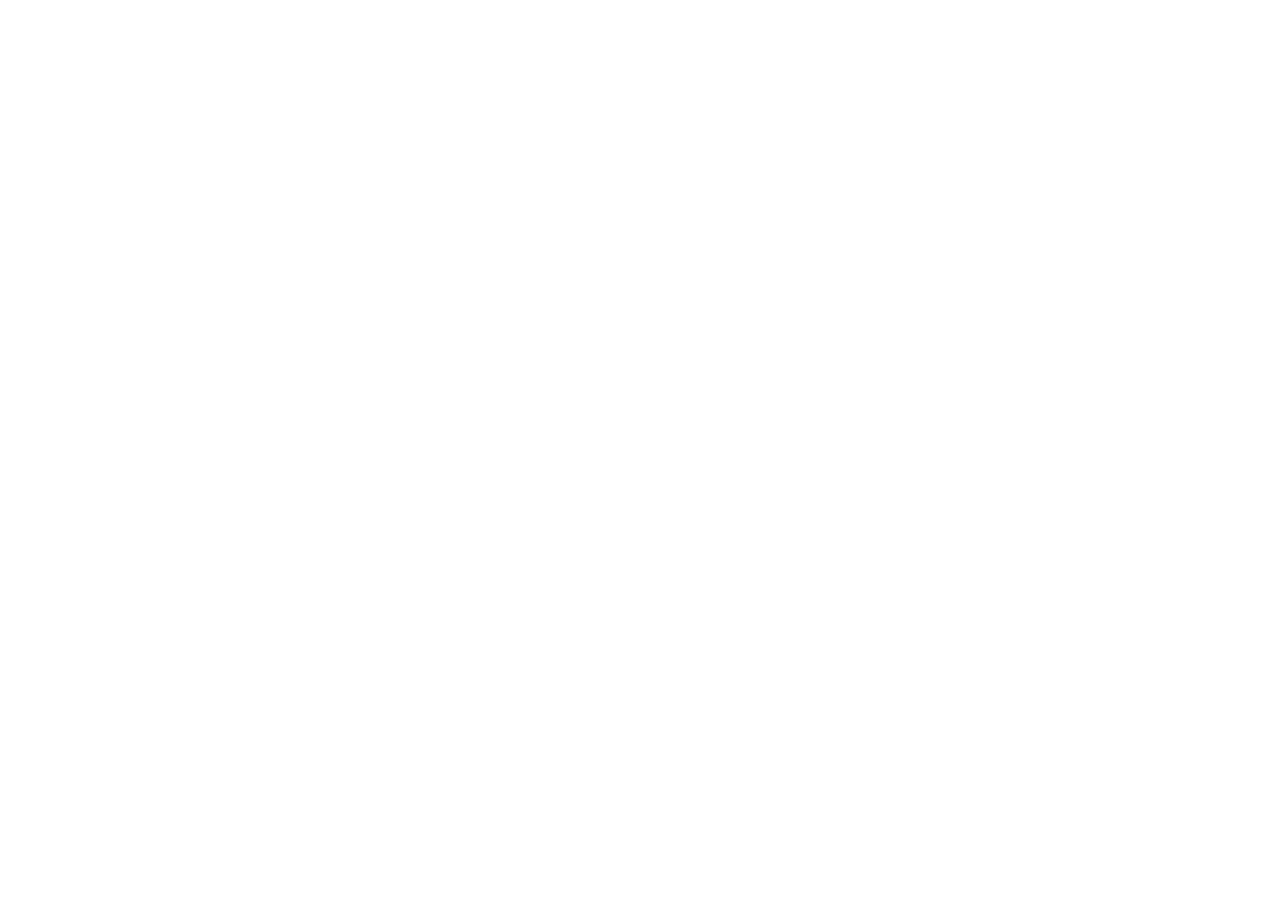
==== course_practice.html @ 8c50b48a "aa" ====
<!DOCTYPE html>  
<html lang="en">  
<head>  
    <meta charset="UTF-8">  
    <meta name="viewport" content="width=device-width, initial-scale=1.0">  
    <title>课程实践</title>  
    <link rel="stylesheet" href="styles.css">  
</head>  
<body>
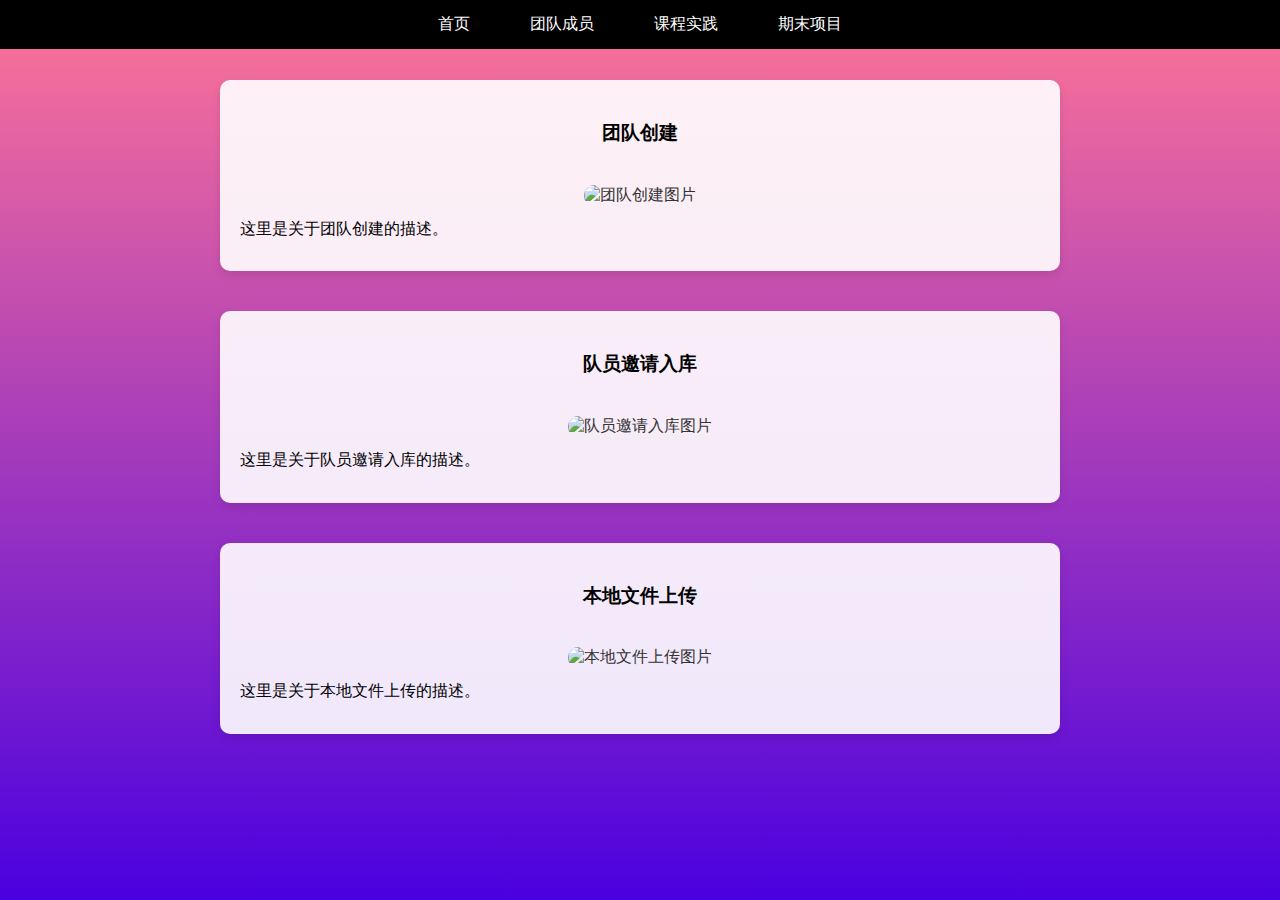
==== commit 7acf41df: "Update course_practice.html" ====
--- a/course_practice.html
+++ b/course_practice.html
@@ -1,9 +1,107 @@
-<!DOCTYPE html>  
-<html lang="en">  
-<head>  
-    <meta charset="UTF-8">  
-    <meta name="viewport" content="width=device-width, initial-scale=1.0">  
-    <title>课程实践</title>  
-    <link rel="stylesheet" href="styles.css">  
-</head>  
-<body>+<!DOCTYPE html>
+<html lang="zh">
+<head>
+<meta charset="UTF-8">
+<meta name="viewport" content="width=device-width, initial-scale=1.0">
+<title>课程实践 - BSST团队网站</title>
+<style>
+    body, html {
+        height: 100%;
+        margin: 0;
+        font-family: 'Arial', sans-serif;
+        background: linear-gradient(to bottom, #ff7597, #4a00e0);
+        color: #333;
+        text-align: center;
+    }
+
+    .navbar {
+        position: fixed;
+        top: 0;
+        width: 100%;
+        display: flex;
+        justify-content: center;
+        align-items: center;
+        background-color: #000;
+        z-index: 1000;
+    }
+
+    .navbar a {
+        display: block;
+        color: #fff;
+        text-align: center;
+        padding: 14px 30px;
+        text-decoration: none;
+        transition: background 0.3s, color 0.3s;
+    }
+
+    .navbar a:hover {
+        background-color: #555;
+    }
+
+    .content {
+        padding-top: 60px; /* Make space for the fixed navbar */
+    }
+
+    .section {
+        background-color: rgba(255, 255, 255, 0.9);
+        margin: 20px auto;
+        padding: 20px;
+        border-radius: 10px;
+        max-width: 800px;
+        box-shadow: 0 4px 8px rgba(0, 0, 0, 0.1);
+        margin-bottom: 40px; /* Space between sections */
+    }
+
+    .section img {
+        width: 100%;
+        max-width: 400px;
+        border-radius: 10px;
+        margin-top: 20px;
+    }
+
+    .section h3 {
+        margin-top: 20px;
+        color: #000;
+    }
+
+    .section p {
+        color: #000;
+        text-align: left;
+        line-height: 1.6;
+        margin: 10px 0;
+    }
+</style>
+</head>
+<body>
+
+<div class="navbar">
+  <a href="index.html">首页</a>
+  <a href="team.html">团队成员</a>
+  <a href="coursePractice.html">课程实践</a>
+  <a href="finalProject.html">期末项目</a>
+</div>
+
+<div class="content">
+    <div class="section">
+        <h3>团队创建</h3>
+        <img src="path-to-your-image.jpg" alt="团队创建图片">
+        <p>这里是关于团队创建的描述。</p>
+    </div>
+
+    <div class="section">
+        <h3>队员邀请入库</h3>
+        <img src="path-to-your-image.jpg" alt="队员邀请入库图片">
+        <p>这里是关于队员邀请入库的描述。</p>
+    </div>
+
+    <!-- 重复上面的结构来添加其他条目 -->
+
+    <div class="section">
+        <h3>本地文件上传</h3>
+        <img src="path-to-your-image.jpg" alt="本地文件上传图片">
+        <p>这里是关于本地文件上传的描述。</p>
+    </div>
+</div>
+
+</body>
+</html>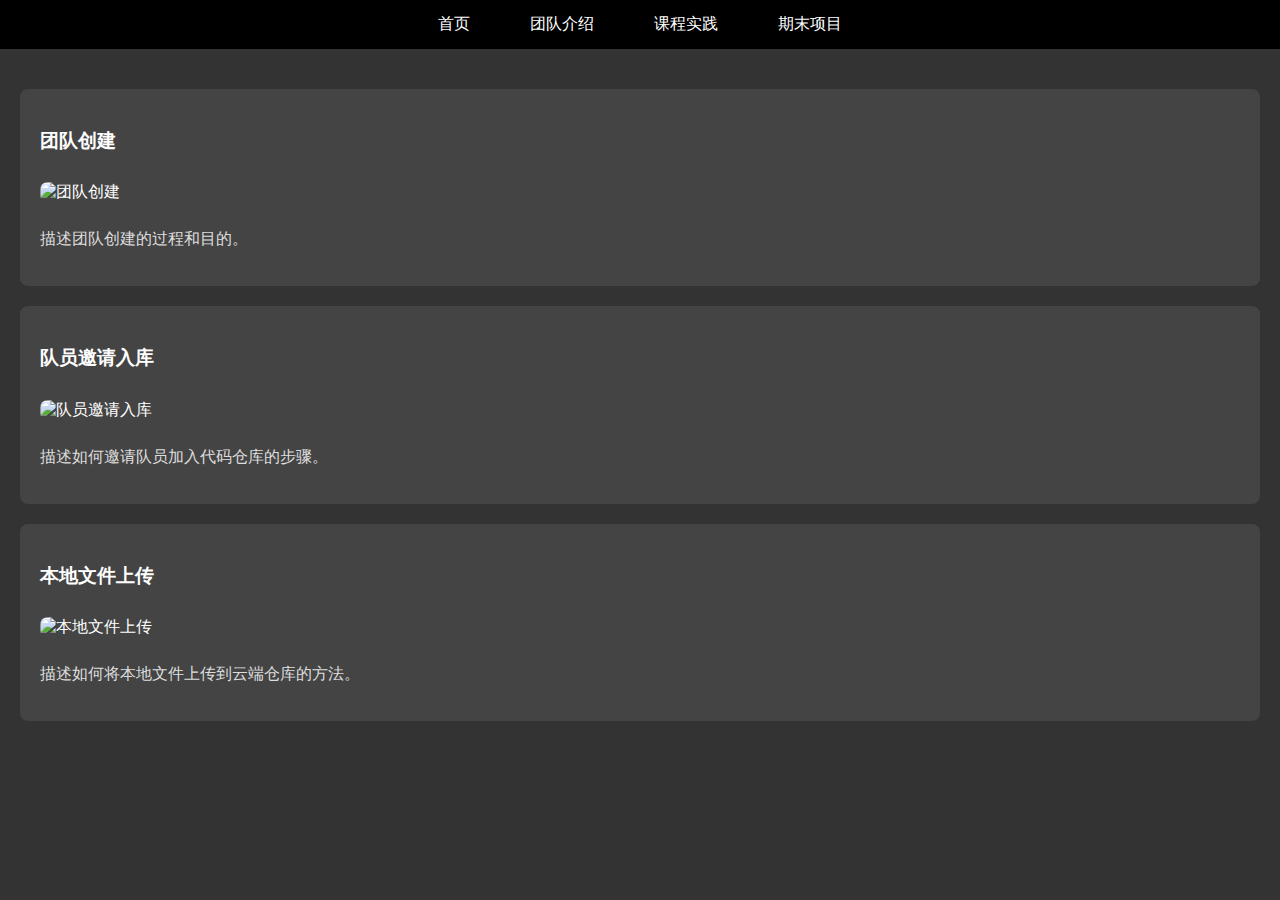
==== commit f2761d44: "Update course_practice.html" ====
--- a/course_practice.html
+++ b/course_practice.html
@@ -5,24 +5,19 @@
 <meta name="viewport" content="width=device-width, initial-scale=1.0">
 <title>课程实践 - BSST团队网站</title>
 <style>
-    body, html {
-        height: 100%;
+    body {
         margin: 0;
         font-family: 'Arial', sans-serif;
-        background: linear-gradient(to bottom, #ff7597, #4a00e0);
-        color: #333;
-        text-align: center;
+        background-color: #333;
+        color: #fff;
     }
 
     .navbar {
-        position: fixed;
-        top: 0;
-        width: 100%;
         display: flex;
         justify-content: center;
         align-items: center;
         background-color: #000;
-        z-index: 1000;
+        overflow: hidden;
     }
 
     .navbar a {
@@ -39,36 +34,30 @@
     }
 
     .content {
-        padding-top: 60px; /* Make space for the fixed navbar */
+        padding: 20px;
     }
 
     .section {
-        background-color: rgba(255, 255, 255, 0.9);
-        margin: 20px auto;
+        background-color: #444;
+        margin: 20px 0;
         padding: 20px;
-        border-radius: 10px;
-        max-width: 800px;
-        box-shadow: 0 4px 8px rgba(0, 0, 0, 0.1);
-        margin-bottom: 40px; /* Space between sections */
+        border-radius: 8px;
     }
 
     .section img {
         width: 100%;
-        max-width: 400px;
-        border-radius: 10px;
-        margin-top: 20px;
+        max-width: 600px;
+        height: auto;
+        margin: 10px 0;
+        border-radius: 8px;
     }
 
     .section h3 {
-        margin-top: 20px;
-        color: #000;
+        color: #fff;
     }
 
     .section p {
-        color: #000;
-        text-align: left;
-        line-height: 1.6;
-        margin: 10px 0;
+        color: #ddd;
     }
 </style>
 </head>
@@ -76,30 +65,32 @@
 
 <div class="navbar">
   <a href="index.html">首页</a>
-  <a href="team.html">团队成员</a>
-  <a href="coursePractice.html">课程实践</a>
+  <a href="teamIntro.html">团队介绍</a>
+  <a href="course_practice.html">课程实践</a>
   <a href="finalProject.html">期末项目</a>
 </div>
 
 <div class="content">
     <div class="section">
         <h3>团队创建</h3>
-        <img src="path-to-your-image.jpg" alt="团队创建图片">
-        <p>这里是关于团队创建的描述。</p>
+        <img src="path-to-team-creation-image.jpg" alt="团队创建">
+        <p>描述团队创建的过程和目的。</p>
     </div>
+
+    <!-- 重复上面的结构来添加其他条目，以下是示例 -->
 
     <div class="section">
         <h3>队员邀请入库</h3>
-        <img src="path-to-your-image.jpg" alt="队员邀请入库图片">
-        <p>这里是关于队员邀请入库的描述。</p>
+        <img src="path-to-invite-members-image.jpg" alt="队员邀请入库">
+        <p>描述如何邀请队员加入代码仓库的步骤。</p>
     </div>
 
-    <!-- 重复上面的结构来添加其他条目 -->
+    <!-- 确保添加所有七个条目 -->
 
     <div class="section">
         <h3>本地文件上传</h3>
-        <img src="path-to-your-image.jpg" alt="本地文件上传图片">
-        <p>这里是关于本地文件上传的描述。</p>
+        <img src="path-to-local-upload-image.jpg" alt="本地文件上传">
+        <p>描述如何将本地文件上传到云端仓库的方法。</p>
     </div>
 </div>
 
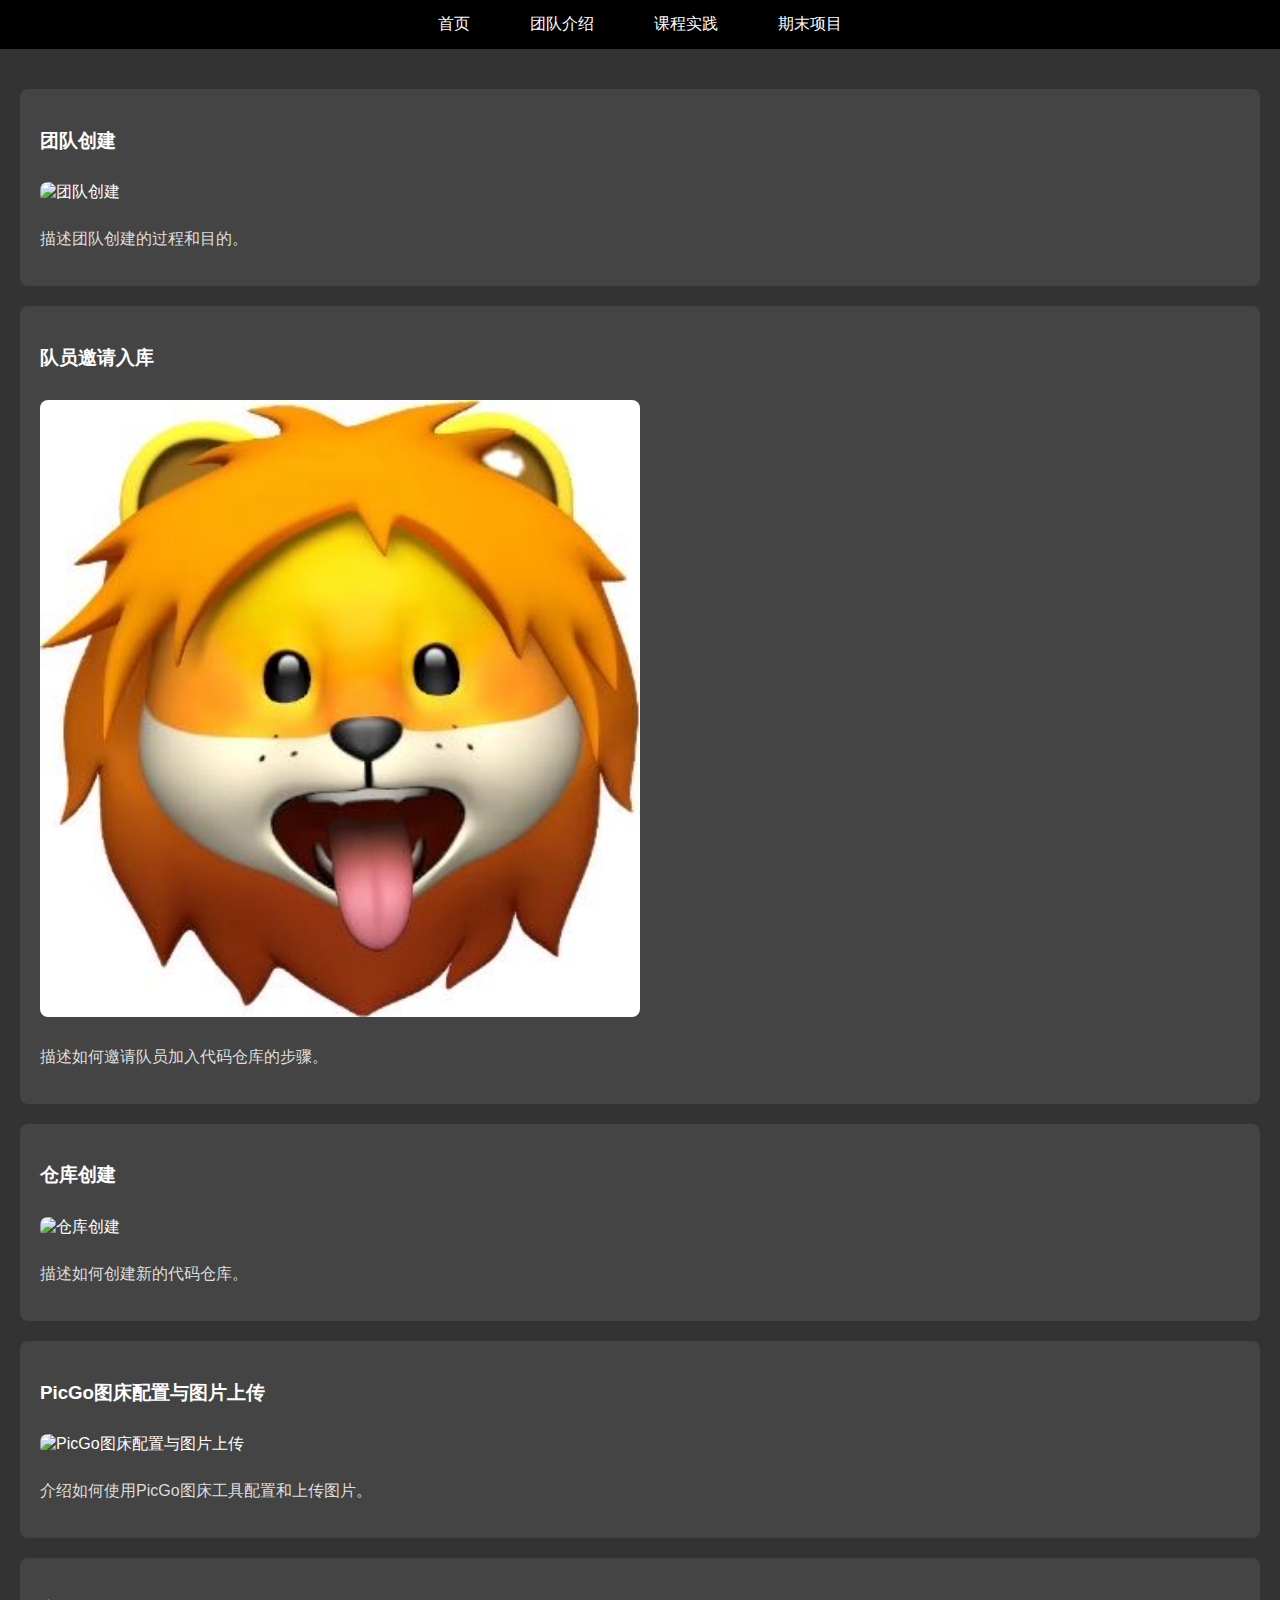
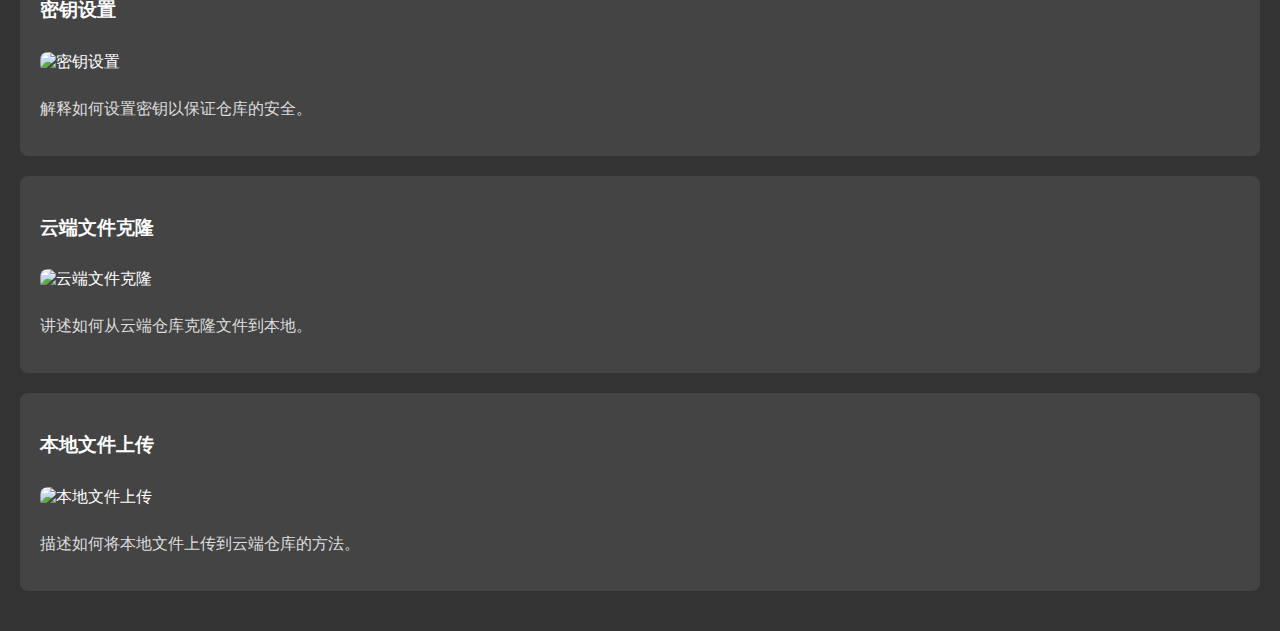
==== commit 0af3c27b: "Update course_practice.html" ====
--- a/course_practice.html
+++ b/course_practice.html
@@ -77,15 +77,35 @@
         <p>描述团队创建的过程和目的。</p>
     </div>
 
-    <!-- 重复上面的结构来添加其他条目，以下是示例 -->
-
     <div class="section">
         <h3>队员邀请入库</h3>
-        <img src="path-to-invite-members-image.jpg" alt="队员邀请入库">
+        <img src="image/10add63b19d640bcb11647bfcb07538.jpg" alt="队员邀请入库">
         <p>描述如何邀请队员加入代码仓库的步骤。</p>
     </div>
 
-    <!-- 确保添加所有七个条目 -->
+    <div class="section">
+        <h3>仓库创建</h3>
+        <img src="path-to-repo-creation-image.jpg" alt="仓库创建">
+        <p>描述如何创建新的代码仓库。</p>
+    </div>
+
+    <div class="section">
+        <h3>PicGo图床配置与图片上传</h3>
+        <img src="path-to-picgo-setup-image.jpg" alt="PicGo图床配置与图片上传">
+        <p>介绍如何使用PicGo图床工具配置和上传图片。</p>
+    </div>
+
+    <div class="section">
+        <h3>密钥设置</h3>
+        <img src="path-to-secret-key-setup-image.jpg" alt="密钥设置">
+        <p>解释如何设置密钥以保证仓库的安全。</p>
+    </div>
+
+    <div class="section">
+        <h3>云端文件克隆</h3>
+        <img src="path-to-cloud-clone-image.jpg" alt="云端文件克隆">
+        <p>讲述如何从云端仓库克隆文件到本地。</p>
+    </div>
 
     <div class="section">
         <h3>本地文件上传</h3>
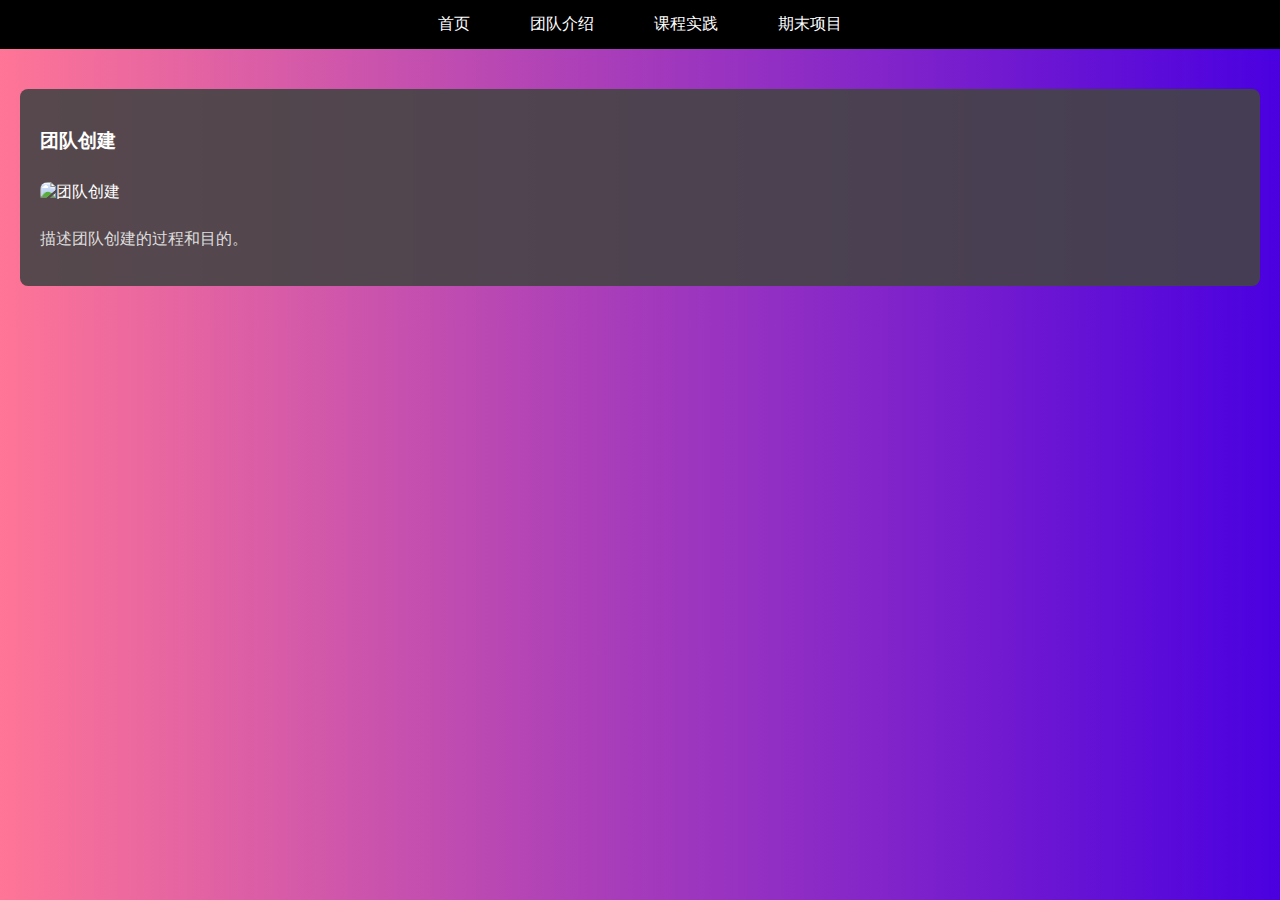
==== commit 7cd3a70a: "Update course_practice.html" ====
--- a/course_practice.html
+++ b/course_practice.html
@@ -8,7 +8,8 @@
     body {
         margin: 0;
         font-family: 'Arial', sans-serif;
-        background-color: #333;
+        /* 赛博朋克风格的背景颜色渐变 */
+        background: linear-gradient(to right, #ff7597, #4a00e0);
         color: #fff;
     }
 
@@ -38,15 +39,15 @@
     }
 
     .section {
-        background-color: #444;
+        background-color: rgba(68, 68, 68, 0.9); /* 为了更好地融入渐变背景 */
         margin: 20px 0;
         padding: 20px;
         border-radius: 8px;
     }
 
     .section img {
-        width: 100%;
-        max-width: 600px;
+        width: 50%; /* 缩小图片大小 */
+        max-width: 300px; /* 调整最大宽度 */
         height: auto;
         margin: 10px 0;
         border-radius: 8px;
@@ -71,47 +72,13 @@
 </div>
 
 <div class="content">
+    <!-- 课程实践的各个部分，示例 -->
     <div class="section">
         <h3>团队创建</h3>
         <img src="path-to-team-creation-image.jpg" alt="团队创建">
         <p>描述团队创建的过程和目的。</p>
     </div>
-
-    <div class="section">
-        <h3>队员邀请入库</h3>
-        <img src="image/10add63b19d640bcb11647bfcb07538.jpg" alt="队员邀请入库">
-        <p>描述如何邀请队员加入代码仓库的步骤。</p>
-    </div>
-
-    <div class="section">
-        <h3>仓库创建</h3>
-        <img src="path-to-repo-creation-image.jpg" alt="仓库创建">
-        <p>描述如何创建新的代码仓库。</p>
-    </div>
-
-    <div class="section">
-        <h3>PicGo图床配置与图片上传</h3>
-        <img src="path-to-picgo-setup-image.jpg" alt="PicGo图床配置与图片上传">
-        <p>介绍如何使用PicGo图床工具配置和上传图片。</p>
-    </div>
-
-    <div class="section">
-        <h3>密钥设置</h3>
-        <img src="path-to-secret-key-setup-image.jpg" alt="密钥设置">
-        <p>解释如何设置密钥以保证仓库的安全。</p>
-    </div>
-
-    <div class="section">
-        <h3>云端文件克隆</h3>
-        <img src="path-to-cloud-clone-image.jpg" alt="云端文件克隆">
-        <p>讲述如何从云端仓库克隆文件到本地。</p>
-    </div>
-
-    <div class="section">
-        <h3>本地文件上传</h3>
-        <img src="path-to-local-upload-image.jpg" alt="本地文件上传">
-        <p>描述如何将本地文件上传到云端仓库的方法。</p>
-    </div>
+    <!-- 请添加其他部分 -->
 </div>
 
 </body>
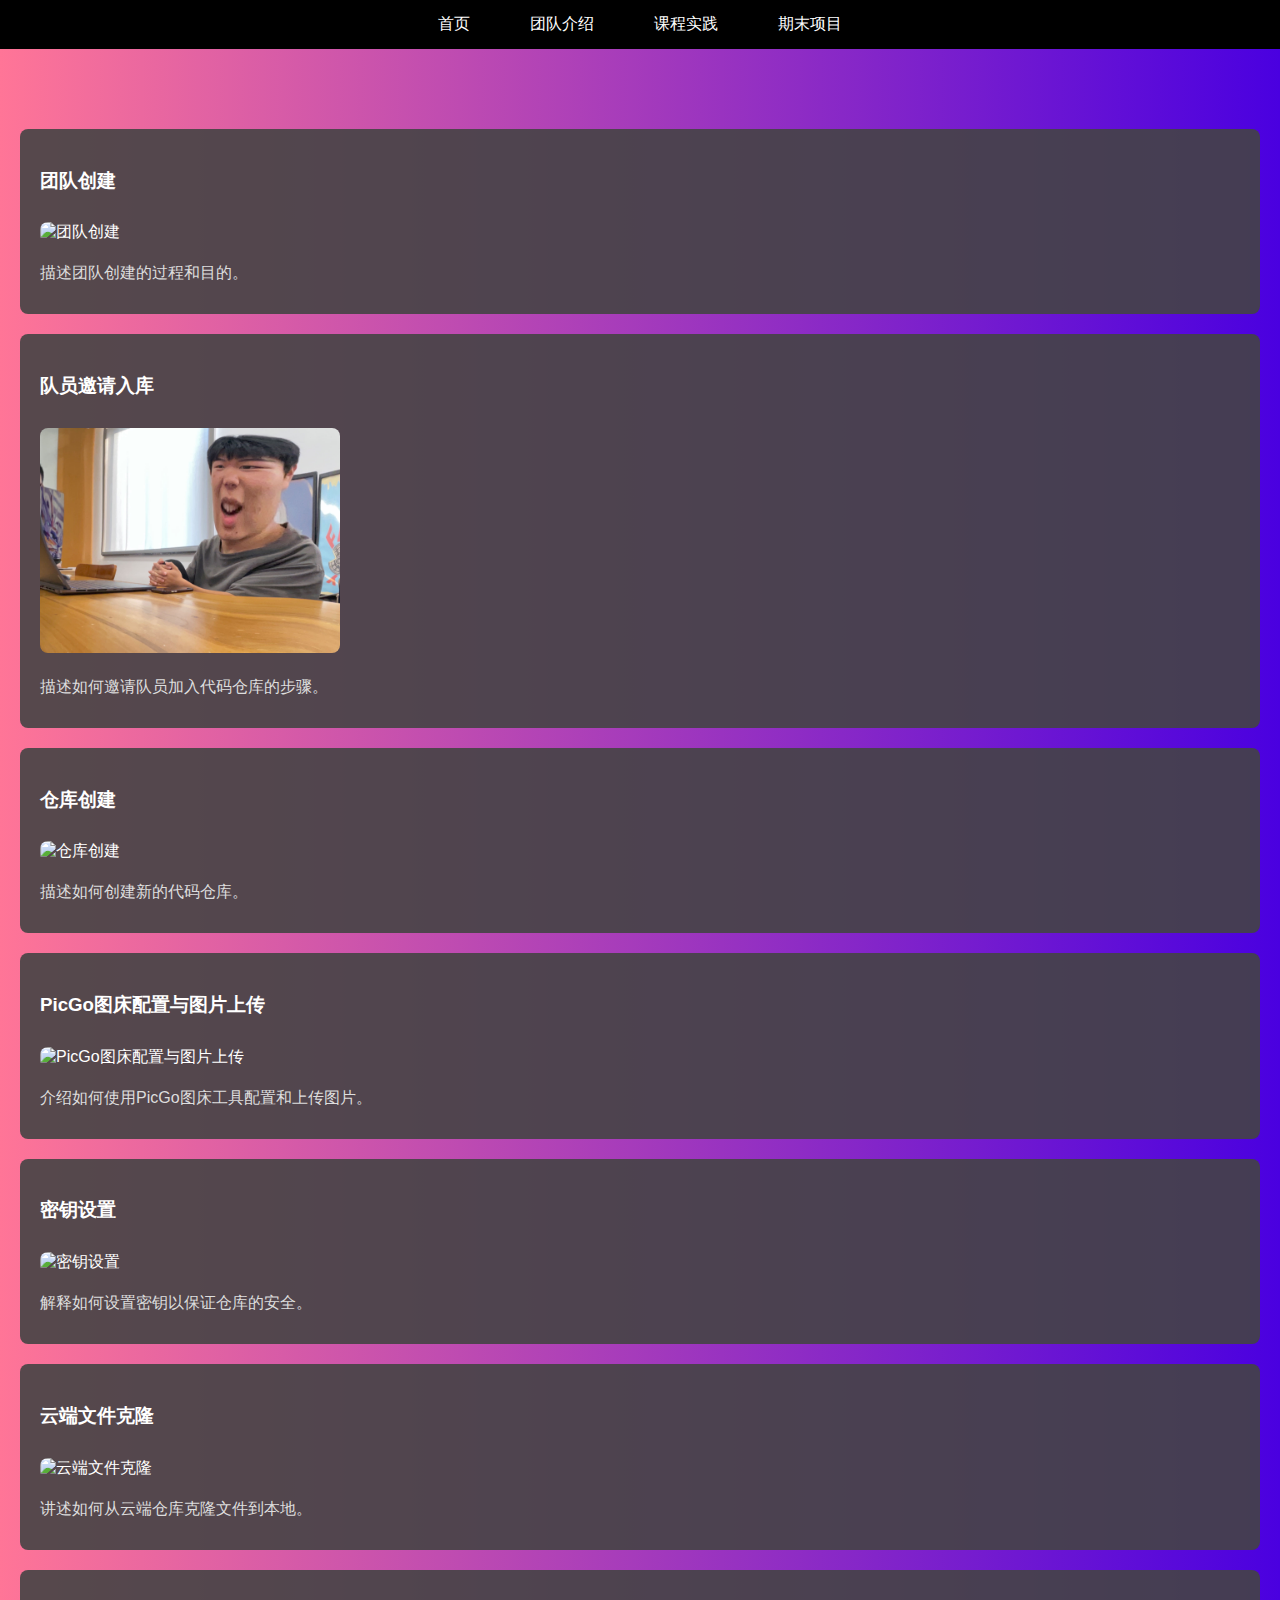
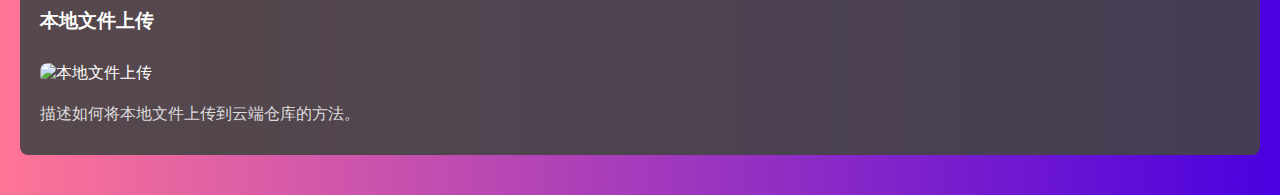
==== commit de77de7e: "Update course_practice.html" ====
--- a/course_practice.html
+++ b/course_practice.html
@@ -35,19 +35,19 @@
     }
 
     .content {
-        padding: 20px;
+        padding: 60px 20px 20px; /* Add padding to the top for fixed navbar */
     }
 
     .section {
-        background-color: rgba(68, 68, 68, 0.9); /* 为了更好地融入渐变背景 */
+        background-color: rgba(68, 68, 68, 0.9); /* Semi-transparent background for better visibility */
         margin: 20px 0;
         padding: 20px;
         border-radius: 8px;
     }
 
     .section img {
-        width: 50%; /* 缩小图片大小 */
-        max-width: 300px; /* 调整最大宽度 */
+        width: 100%; /* Adjust image width as needed */
+        max-width: 300px; /* Smaller max-width for images */
         height: auto;
         margin: 10px 0;
         border-radius: 8px;
@@ -59,6 +59,7 @@
 
     .section p {
         color: #ddd;
+        margin: 10px 0;
     }
 </style>
 </head>
@@ -72,13 +73,47 @@
 </div>
 
 <div class="content">
-    <!-- 课程实践的各个部分，示例 -->
     <div class="section">
         <h3>团队创建</h3>
         <img src="path-to-team-creation-image.jpg" alt="团队创建">
         <p>描述团队创建的过程和目的。</p>
     </div>
-    <!-- 请添加其他部分 -->
+
+    <div class="section">
+        <h3>队员邀请入库</h3>
+        <img src="image/6613744319c55177902ddc1e0375322.jpg" alt="队员邀请入库">
+        <p>描述如何邀请队员加入代码仓库的步骤。</p>
+    </div>
+
+    <div class="section">
+        <h3>仓库创建</h3>
+        <img src="path-to-repo-creation-image.jpg" alt="仓库创建">
+        <p>描述如何创建新的代码仓库。</p>
+    </div>
+
+    <div class="section">
+        <h3>PicGo图床配置与图片上传</h3>
+        <img src="path-to-picgo-setup-image.jpg" alt="PicGo图床配置与图片上传">
+        <p>介绍如何使用PicGo图床工具配置和上传图片。</p>
+    </div>
+
+    <div class="section">
+        <h3>密钥设置</h3>
+        <img src="path-to-secret-key-setup-image.jpg" alt="密钥设置">
+        <p>解释如何设置密钥以保证仓库的安全。</p>
+    </div>
+
+    <div class="section">
+        <h3>云端文件克隆</h3>
+        <img src="path-to-cloud-clone-image.jpg" alt="云端文件克隆">
+        <p>讲述如何从云端仓库克隆文件到本地。</p>
+    </div>
+
+    <div class="section">
+        <h3>本地文件上传</h3>
+        <img src="path-to-local-upload-image.jpg" alt="本地文件上传">
+        <p>描述如何将本地文件上传到云端仓库的方法。</p>
+    </div>
 </div>
 
 </body>
